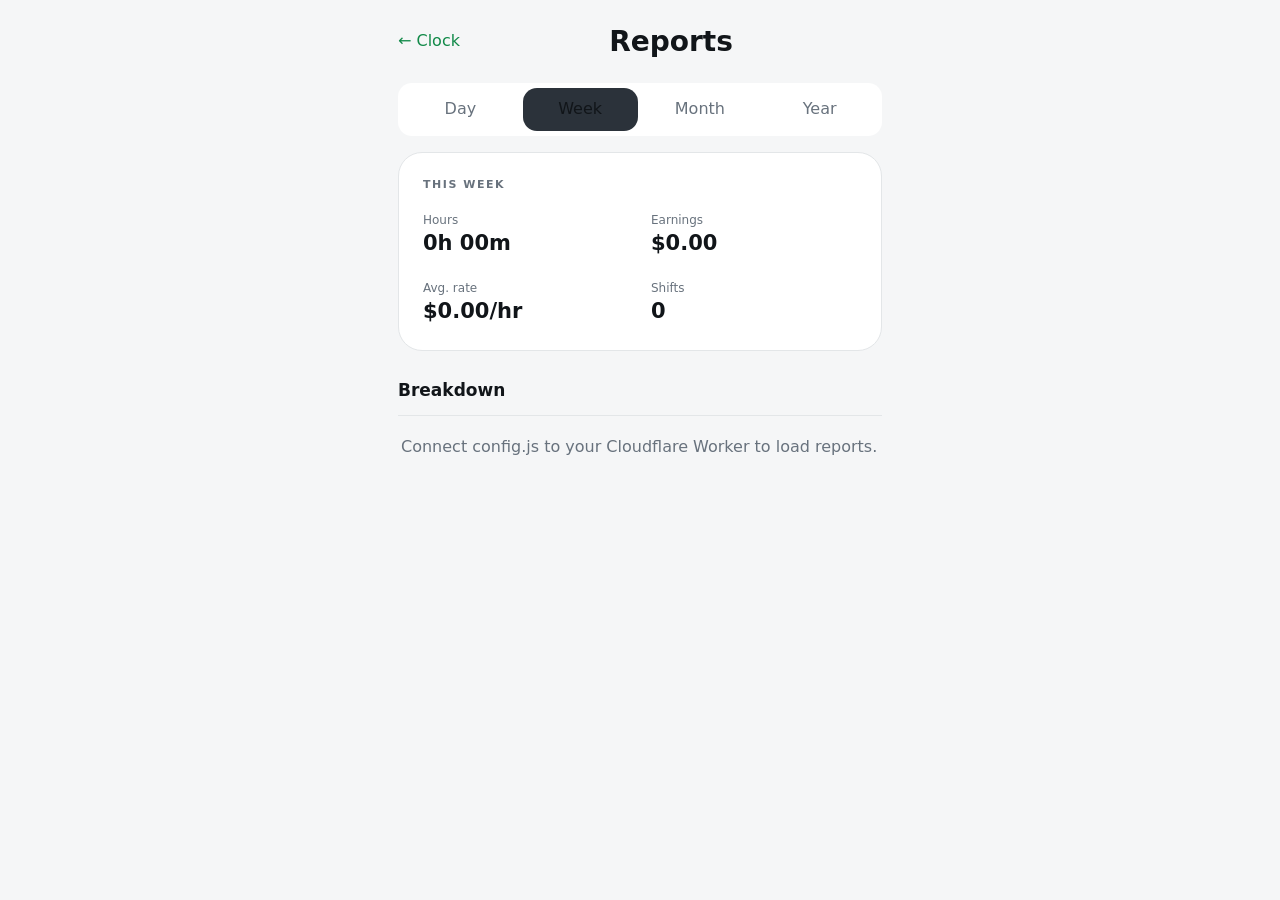
==== reports.html @ 5b7d41ad "Add files via upload" ====
<!doctype html>
<html lang="en"><head><meta charset="utf-8"><meta name="viewport" content="width=device-width,initial-scale=1,viewport-fit=cover"><meta name="theme-color" content="#0b0d10"><title>Clock · Reports</title><link rel="stylesheet" href="style.css"></head>
<body><main class="shell">
<header><a class="back" href="index.html">← Clock</a><h1>Reports</h1><span></span></header>
<div class="tabs" role="tablist"><button data-period="day">Day</button><button data-period="week" class="active">Week</button><button data-period="month">Month</button><button data-period="year">Year</button></div>
<section class="card report-summary"><div class="label" id="periodTitle">THIS WEEK</div><div class="summary-grid"><div><span>Hours</span><strong id="reportHours">0h 00m</strong></div><div><span>Earnings</span><strong id="reportPay">$0.00</strong></div><div><span>Avg. rate</span><strong id="avgRate">$0.00/hr</strong></div><div><span>Shifts</span><strong id="shiftCount">0</strong></div></div></section>
<section class="section"><div class="section-head"><h2>Breakdown</h2></div><div id="breakdown" class="list"><div class="empty">No data yet.</div></div></section>
</main><script src="config.js"></script><script src="reports.js"></script></body></html>
---- style.css ----
:root{color-scheme:dark;--bg:#0b0d10;--card:#14181d;--line:#262c33;--text:#f5f7f9;--muted:#8f9aa7;--accent:#69e39c;--danger:#ff6b6b}*{box-sizing:border-box}body{margin:0;background:var(--bg);color:var(--text);font:16px/1.4 system-ui,-apple-system,BlinkMacSystemFont,"Segoe UI",sans-serif}.shell{width:min(100%,520px);margin:auto;padding:22px 18px 44px}header{display:flex;align-items:center;justify-content:space-between;margin-bottom:22px}h1,h2,p{margin:0}h1{font-size:28px}h2{font-size:17px}.eyebrow,.label{font-size:11px;letter-spacing:.14em;color:var(--muted);font-weight:800}.card{background:var(--card);border:1px solid var(--line);border-radius:24px;padding:24px}.hero{text-align:center}.status{color:var(--accent);font-size:13px;font-weight:900;letter-spacing:.1em;margin-bottom:25px}.hours{font-size:46px;font-weight:850;letter-spacing:-.04em;margin-top:7px}.money{font-size:25px;font-weight:750;margin-top:1px}.muted,.hint{color:var(--muted)}.muted{margin-top:7px}.hint{font-size:12px;margin-top:14px}.live{display:flex;justify-content:center;gap:8px;margin-top:18px;font-variant-numeric:tabular-nums}.live span+span{color:var(--muted)}button,.primary,.secondary{font:inherit;border:0;border-radius:14px;cursor:pointer}.primary{background:var(--accent);color:#07110b;font-weight:850;padding:15px 18px;width:100%;margin-top:20px}.secondary{background:#232930;color:var(--text);padding:12px 15px}.icon-btn{background:#1a1f25;color:var(--text);width:44px;height:44px}.section{margin-top:28px}.section-head{display:flex;align-items:center;justify-content:space-between;margin-bottom:12px}.section-head a,.back{color:var(--accent);text-decoration:none}.list{border-top:1px solid var(--line)}.row{display:grid;grid-template-columns:1fr auto;gap:8px;padding:15px 3px;border-bottom:1px solid var(--line)}.row strong{display:block}.row small,.empty{color:var(--muted)}.empty{padding:20px 3px}.hidden{display:none!important}dialog{border:0;background:transparent;color:var(--text);padding:16px;width:min(100%,440px)}dialog::backdrop{background:#000b}.dialog-card{background:var(--card);border:1px solid var(--line);border-radius:22px;padding:22px}.dialog-card p{color:var(--muted);margin:5px 0 18px}.dialog-card label{display:grid;gap:7px}.dialog-card input{width:100%;border:1px solid var(--line);background:#0e1115;color:var(--text);padding:14px;border-radius:12px;font:inherit}.actions{display:flex;gap:10px;justify-content:flex-end}.actions .primary{width:auto;margin:0}.error{color:var(--danger);font-size:13px;min-height:28px;padding-top:5px}.tabs{display:grid;grid-template-columns:repeat(4,1fr);gap:5px;background:var(--card);padding:5px;border-radius:14px;margin-bottom:16px}.tabs button{background:transparent;color:var(--muted);padding:10px 3px}.tabs button.active{background:#2b323a;color:var(--text)}.report-summary{text-align:left}.summary-grid{display:grid;grid-template-columns:1fr 1fr;gap:22px;margin-top:20px}.summary-grid span{display:block;color:var(--muted);font-size:12px}.summary-grid strong{font-size:21px} @media(prefers-color-scheme:light){:root{color-scheme:light;--bg:#f5f6f7;--card:#fff;--line:#e3e6e8;--text:#111519;--muted:#68727d;--accent:#128a49}.dialog-card input{background:#f7f8f9}}
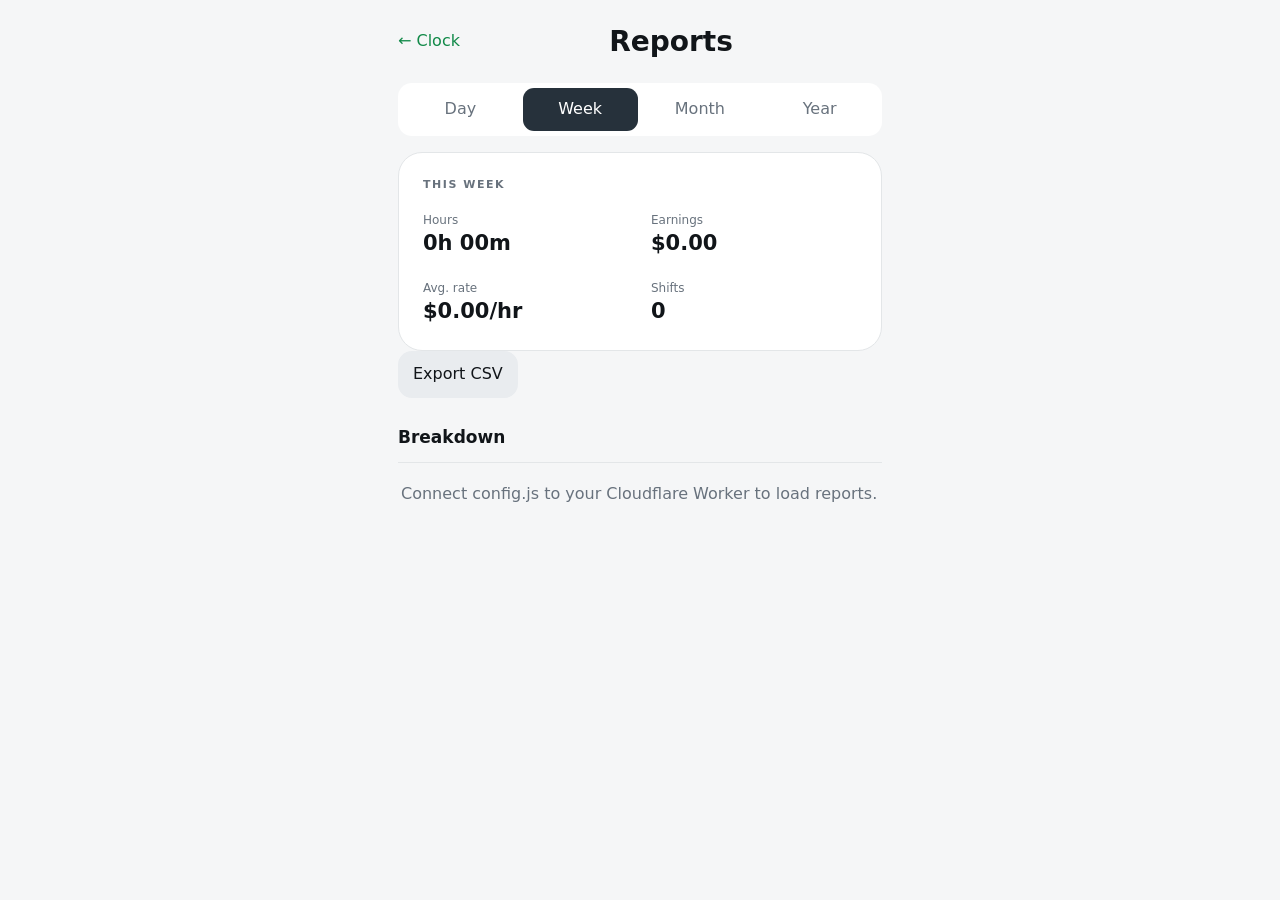
==== commit bd86a88e: "Update reports.html" ====
--- a/reports.html
+++ b/reports.html
@@ -4,5 +4,9 @@
 <header><a class="back" href="index.html">← Clock</a><h1>Reports</h1><span></span></header>
 <div class="tabs" role="tablist"><button data-period="day">Day</button><button data-period="week" class="active">Week</button><button data-period="month">Month</button><button data-period="year">Year</button></div>
 <section class="card report-summary"><div class="label" id="periodTitle">THIS WEEK</div><div class="summary-grid"><div><span>Hours</span><strong id="reportHours">0h 00m</strong></div><div><span>Earnings</span><strong id="reportPay">$0.00</strong></div><div><span>Avg. rate</span><strong id="avgRate">$0.00/hr</strong></div><div><span>Shifts</span><strong id="shiftCount">0</strong></div></div></section>
-<section class="section"><div class="section-head"><h2>Breakdown</h2></div><div id="breakdown" class="list"><div class="empty">No data yet.</div></div></section>
+<button id="exportCsvBtn" class="secondary">
+  Export CSV
+</button>
+  <section class="section"><div class="section-head"><h2>Breakdown</h2></div><div id="breakdown" class="list"><div class="empty">No data yet.</div></div></section>
+
 </main><script src="config.js"></script><script src="reports.js"></script></body></html>
--- a/style.css
+++ b/style.css
@@ -1 +1,355 @@
 :root{color-scheme:dark;--bg:#0b0d10;--card:#14181d;--line:#262c33;--text:#f5f7f9;--muted:#8f9aa7;--accent:#69e39c;--danger:#ff6b6b}*{box-sizing:border-box}body{margin:0;background:var(--bg);color:var(--text);font:16px/1.4 system-ui,-apple-system,BlinkMacSystemFont,"Segoe UI",sans-serif}.shell{width:min(100%,520px);margin:auto;padding:22px 18px 44px}header{display:flex;align-items:center;justify-content:space-between;margin-bottom:22px}h1,h2,p{margin:0}h1{font-size:28px}h2{font-size:17px}.eyebrow,.label{font-size:11px;letter-spacing:.14em;color:var(--muted);font-weight:800}.card{background:var(--card);border:1px solid var(--line);border-radius:24px;padding:24px}.hero{text-align:center}.status{color:var(--accent);font-size:13px;font-weight:900;letter-spacing:.1em;margin-bottom:25px}.hours{font-size:46px;font-weight:850;letter-spacing:-.04em;margin-top:7px}.money{font-size:25px;font-weight:750;margin-top:1px}.muted,.hint{color:var(--muted)}.muted{margin-top:7px}.hint{font-size:12px;margin-top:14px}.live{display:flex;justify-content:center;gap:8px;margin-top:18px;font-variant-numeric:tabular-nums}.live span+span{color:var(--muted)}button,.primary,.secondary{font:inherit;border:0;border-radius:14px;cursor:pointer}.primary{background:var(--accent);color:#07110b;font-weight:850;padding:15px 18px;width:100%;margin-top:20px}.secondary{background:#232930;color:var(--text);padding:12px 15px}.icon-btn{background:#1a1f25;color:var(--text);width:44px;height:44px}.section{margin-top:28px}.section-head{display:flex;align-items:center;justify-content:space-between;margin-bottom:12px}.section-head a,.back{color:var(--accent);text-decoration:none}.list{border-top:1px solid var(--line)}.row{display:grid;grid-template-columns:1fr auto;gap:8px;padding:15px 3px;border-bottom:1px solid var(--line)}.row strong{display:block}.row small,.empty{color:var(--muted)}.empty{padding:20px 3px}.hidden{display:none!important}dialog{border:0;background:transparent;color:var(--text);padding:16px;width:min(100%,440px)}dialog::backdrop{background:#000b}.dialog-card{background:var(--card);border:1px solid var(--line);border-radius:22px;padding:22px}.dialog-card p{color:var(--muted);margin:5px 0 18px}.dialog-card label{display:grid;gap:7px}.dialog-card input{width:100%;border:1px solid var(--line);background:#0e1115;color:var(--text);padding:14px;border-radius:12px;font:inherit}.actions{display:flex;gap:10px;justify-content:flex-end}.actions .primary{width:auto;margin:0}.error{color:var(--danger);font-size:13px;min-height:28px;padding-top:5px}.tabs{display:grid;grid-template-columns:repeat(4,1fr);gap:5px;background:var(--card);padding:5px;border-radius:14px;margin-bottom:16px}.tabs button{background:transparent;color:var(--muted);padding:10px 3px}.tabs button.active{background:#2b323a;color:var(--text)}.report-summary{text-align:left}.summary-grid{display:grid;grid-template-columns:1fr 1fr;gap:22px;margin-top:20px}.summary-grid span{display:block;color:var(--muted);font-size:12px}.summary-grid strong{font-size:21px} @media(prefers-color-scheme:light){:root{color-scheme:light;--bg:#f5f6f7;--card:#fff;--line:#e3e6e8;--text:#111519;--muted:#68727d;--accent:#128a49}.dialog-card input{background:#f7f8f9}}
+.manage-intro h2 {
+  margin-top: 10px;
+}
+
+.manage-intro p {
+  margin-top: 8px;
+}
+
+.shift-editor-list {
+  display: grid;
+  gap: 12px;
+}
+
+.shift-editor-card {
+  background: var(--card);
+  border: 1px solid var(--line);
+  border-radius: 18px;
+  overflow: hidden;
+}
+
+.shift-card-button {
+  width: 100%;
+  padding: 17px;
+  color: var(--text);
+  background: transparent;
+  text-align: left;
+}
+
+.shift-card-button:disabled {
+  cursor: default;
+  opacity: 1;
+}
+
+.shift-card-date {
+  margin-bottom: 13px;
+  font-size: 14px;
+  font-weight: 800;
+}
+
+.shift-cell-grid {
+  display: grid;
+  grid-template-columns: repeat(3, 1fr);
+  gap: 7px;
+}
+
+.shift-cell {
+  min-width: 0;
+  padding: 10px 8px;
+  background: var(--bg);
+  border: 1px solid var(--line);
+  border-radius: 12px;
+}
+
+.shift-cell span {
+  display: block;
+  margin-bottom: 3px;
+  color: var(--muted);
+  font-size: 10px;
+  font-weight: 800;
+  letter-spacing: 0.08em;
+  text-transform: uppercase;
+}
+
+.shift-cell strong {
+  display: block;
+  overflow: hidden;
+  font-size: 14px;
+  text-overflow: ellipsis;
+  white-space: nowrap;
+}
+
+.shift-card-summary {
+  display: flex;
+  justify-content: space-between;
+  margin-top: 13px;
+  color: var(--muted);
+}
+
+.shift-card-summary strong {
+  color: var(--text);
+}
+
+.form-grid {
+  display: grid;
+  grid-template-columns: 1fr 1fr;
+  gap: 13px;
+  margin-top: 18px;
+}
+
+.form-grid label {
+  display: grid;
+  gap: 6px;
+  color: var(--muted);
+  font-size: 12px;
+  font-weight: 700;
+}
+
+.form-grid input {
+  width: 100%;
+  min-width: 0;
+  padding: 13px 10px;
+  border: 1px solid var(--line);
+  border-radius: 12px;
+  outline: none;
+  background: var(--bg);
+  color: var(--text);
+  font: inherit;
+}
+
+.form-grid input:focus {
+  border-color: var(--accent);
+}
+
+.dialog-footer {
+  display: flex;
+  align-items: flex-end;
+  justify-content: space-between;
+  gap: 12px;
+}
+
+.danger {
+  padding: 12px 15px;
+  border: 1px solid rgba(255, 107, 107, 0.4);
+  background: rgba(255, 107, 107, 0.12);
+  color: var(--danger);
+}
+
+@media (max-width: 370px) {
+  .form-grid {
+    grid-template-columns: 1fr;
+  }
+
+  .shift-cell strong {
+    font-size: 12px;
+  }
+}
+
+.header-links {
+  display: flex;
+  gap: 16px;
+}
+
+
+/* ========================================
+   MOBILE / SAFARI BUTTON FIX
+   ======================================== */
+
+button {
+  -webkit-appearance: none;
+  appearance: none;
+  color: var(--text);
+}
+
+/* Report period buttons */
+
+.tabs button {
+  -webkit-appearance: none;
+  appearance: none;
+
+  background: transparent;
+  color: var(--muted);
+
+  border: none;
+  border-radius: 11px;
+}
+
+.tabs button.active {
+  background: #2b323a;
+  color: #ffffff;
+}
+
+/* iPhone / light mode */
+
+@media (prefers-color-scheme: light) {
+
+  .tabs button {
+    background: transparent;
+    color: #68727d;
+  }
+
+  .tabs button.active {
+    background: #26313b;
+    color: #ffffff !important;
+  }
+
+  .icon-btn {
+    background: #e9ecef;
+    color: #111519;
+  }
+
+  .secondary {
+    background: #e9ecef;
+    color: #111519;
+  }
+
+  .primary {
+    background: var(--accent);
+    color: #ffffff;
+  }
+}
+
+
+/* ========================================
+   SETTINGS
+   ======================================== */
+
+.settings-title {
+  margin-top: 10px;
+
+  font-size: 23px;
+}
+
+.settings-description {
+  margin-top: 8px;
+  margin-bottom: 24px;
+}
+
+.settings-rate-label {
+  display: grid;
+
+  gap: 8px;
+
+  color: var(--muted);
+
+  font-size: 12px;
+  font-weight: 700;
+}
+
+.money-input {
+  display: flex;
+
+  align-items: center;
+
+  gap: 8px;
+
+  padding: 0 16px;
+
+  background: var(--bg);
+
+  border: 1px solid var(--line);
+  border-radius: 14px;
+}
+
+.money-input:focus-within {
+  border-color: var(--accent);
+}
+
+.money-input span {
+  color: var(--muted);
+
+  font-size: 21px;
+  font-weight: 700;
+}
+
+.money-input input {
+  width: 100%;
+
+  padding: 15px 0;
+
+  border: 0;
+  outline: none;
+
+  background: transparent;
+
+  color: var(--text);
+
+  font-size: 21px;
+  font-weight: 750;
+}
+
+.settings-success {
+  margin-top: 16px;
+
+  padding: 12px;
+
+  background:
+    rgba(24, 169, 87, 0.12);
+
+  border:
+    1px solid
+    rgba(24, 169, 87, 0.3);
+
+  border-radius: 12px;
+
+  color: var(--accent);
+
+  text-align: center;
+
+  font-size: 13px;
+  font-weight: 800;
+}
+
+.settings-example {
+  margin-top: 16px;
+}
+
+.rate-example {
+  display: grid;
+
+  grid-template-columns:
+    1fr auto 1fr;
+
+  align-items: center;
+
+  gap: 12px;
+
+  margin-top: 18px;
+}
+
+.rate-example div:not(
+  .rate-arrow
+) {
+  display: grid;
+
+  gap: 3px;
+}
+
+.rate-example span,
+.rate-example small {
+  color: var(--muted);
+}
+
+.rate-example span {
+  font-size: 11px;
+}
+
+.rate-example strong {
+  font-size: 16px;
+}
+
+.rate-example small {
+  font-size: 10px;
+}
+
+.rate-arrow {
+  color: var(--accent);
+
+  font-size: 22px;
+}
+
+.settings-locked {
+  margin-top: 16px;
+}
+
+.settings-locked p {
+  margin-top: 6px;
+}
+
+.settings-link {
+  display: block;
+
+  text-align: center;
+  text-decoration: none;
+}
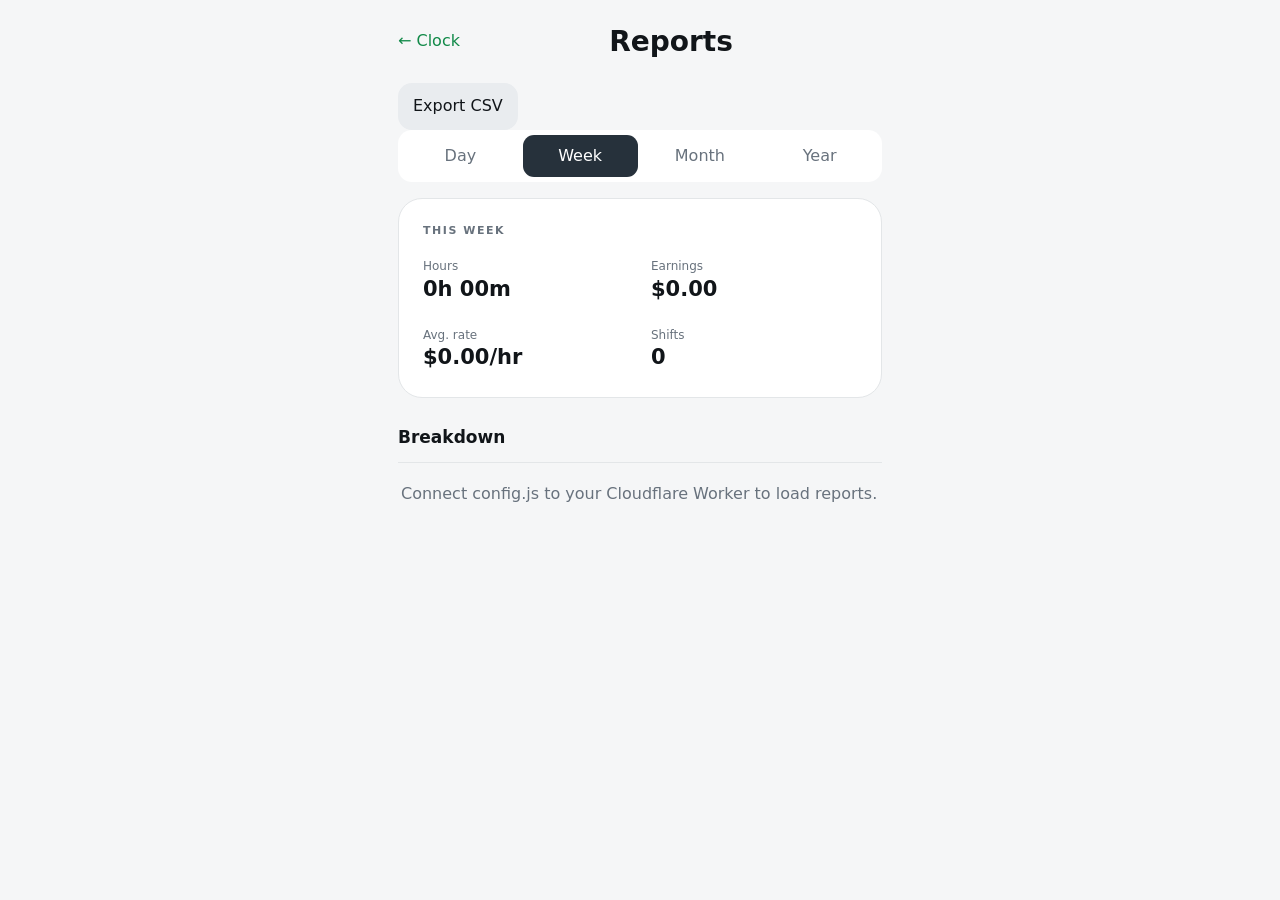
==== commit 69b3205a: "Update reports.html" ====
--- a/reports.html
+++ b/reports.html
@@ -2,11 +2,13 @@
 <html lang="en"><head><meta charset="utf-8"><meta name="viewport" content="width=device-width,initial-scale=1,viewport-fit=cover"><meta name="theme-color" content="#0b0d10"><title>Clock · Reports</title><link rel="stylesheet" href="style.css"></head>
 <body><main class="shell">
 <header><a class="back" href="index.html">← Clock</a><h1>Reports</h1><span></span></header>
+  <button id="exportCsvBtn" class="secondary">
+  Export CSV
+</button>
+  
 <div class="tabs" role="tablist"><button data-period="day">Day</button><button data-period="week" class="active">Week</button><button data-period="month">Month</button><button data-period="year">Year</button></div>
 <section class="card report-summary"><div class="label" id="periodTitle">THIS WEEK</div><div class="summary-grid"><div><span>Hours</span><strong id="reportHours">0h 00m</strong></div><div><span>Earnings</span><strong id="reportPay">$0.00</strong></div><div><span>Avg. rate</span><strong id="avgRate">$0.00/hr</strong></div><div><span>Shifts</span><strong id="shiftCount">0</strong></div></div></section>
-<button id="exportCsvBtn" class="secondary">
-  Export CSV
-</button>
+
   <section class="section"><div class="section-head"><h2>Breakdown</h2></div><div id="breakdown" class="list"><div class="empty">No data yet.</div></div></section>
 
 </main><script src="config.js"></script><script src="reports.js"></script></body></html>
